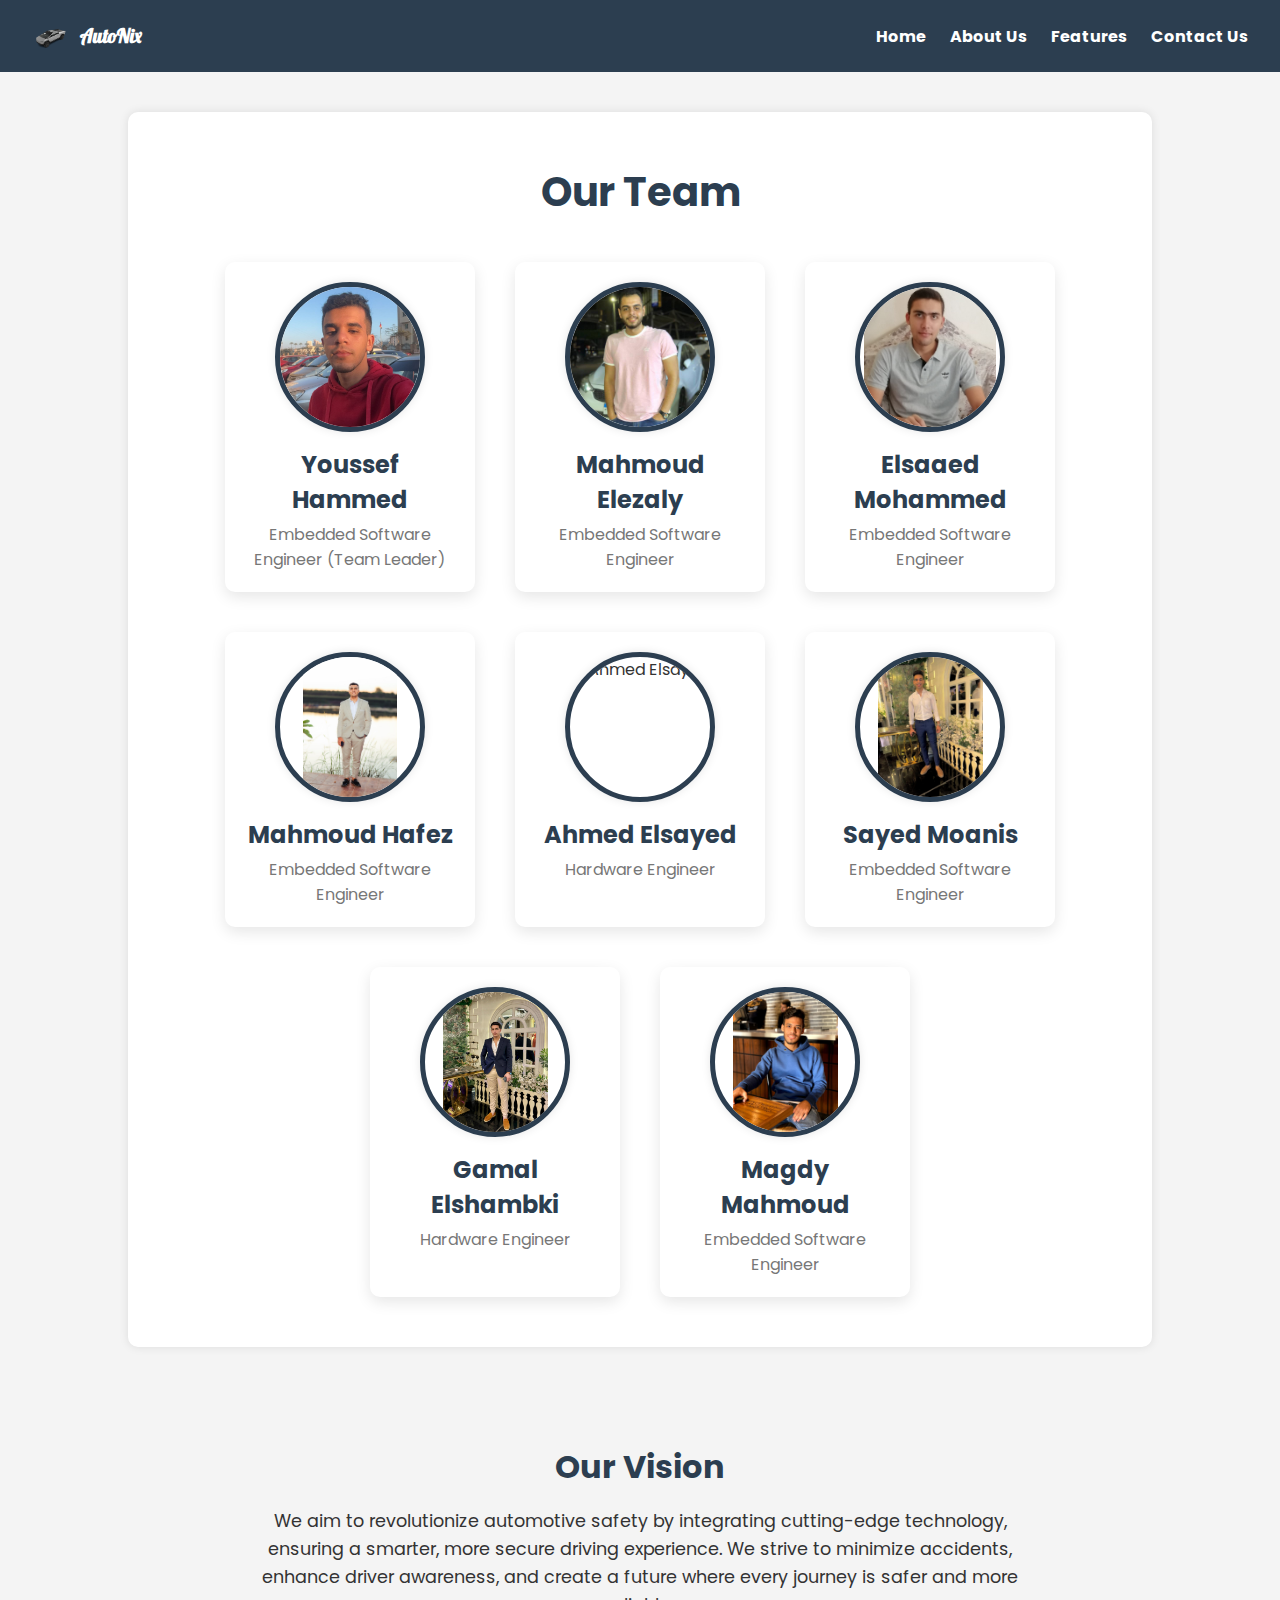
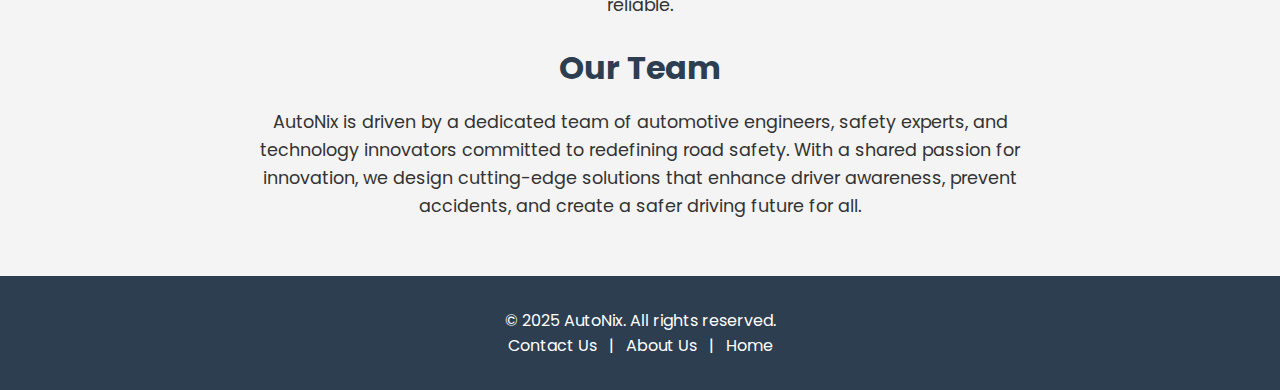
==== aboutUs.html @ 90dd6fff "'uploded'" ====
<!DOCTYPE html>
<html lang="en">

<head>
    <meta charset="UTF-8">
    <meta name="viewport" content="width=device-width, initial-scale=1.0">
    <meta name="description" content="Learn more about AutoNix, our vision, and the team behind it.">
    <title>About Us - AutoNix</title>
    <link rel="stylesheet" href="css/style.css">
    <link rel="stylesheet"
        href="https://fonts.googleapis.com/css2?family=Poppins:wght@300;400;500;600;700&display=swap">
    <link rel="stylesheet" href="https://fonts.googleapis.com/css2?family=Lobster&display=swap">
</head>

<body>
    <!-- Navbar -->
    <nav class="navbar">
        <div class="logo">
            <img src="imgs/autonix-logo.png" alt="AutoNix Logo">
            <span class="lobster-font">AutoNix</span>
        </div>
        <ul class="nav-links">
            <li><a href="index.html">Home</a></li>
            <li><a href="AboutUs.html">About Us</a></li>
            <li><a href="index.html#features">Features</a></li>
            <li><a href="#">Contact Us</a></li>
        </ul>
    </nav>

    <!-- About Us Section -->
    <section class="about-us">
        <h1>Our Team</h1>
        <div class="team">
            <div class="team-member">
                <div class="team-member-img">
                    <img src="imgs/youssef.jpg" alt="Youssef Hammed">
                </div>
                <h2>Youssef Hammed</h2>
                <p>Embedded Software Engineer (Team Leader)</p>
            </div>
            <div class="team-member">
                <div class="team-member-img">
                    <img src="imgs/elezaly.jpg" alt="Mahmoud Elezaly">
                </div>
                <h2>Mahmoud Elezaly</h2>
                <p>Embedded Software Engineer</p>
            </div>
            <div class="team-member">
                <div class="team-member-img">
                    <img src="imgs/Elsaaed.jpg" alt="Elsaaed Mohammed">
                </div>
                <h2>Elsaaed Mohammed</h2>
                <p>Embedded Software Engineer</p>
            </div>
            <div class="team-member">
                <div class="team-member-img">
                    <img src="imgs/hafez.jpg" alt="Mahmoud Hafez">
                </div>
                <h2>Mahmoud Hafez</h2>
                <p>Embedded Software Engineer</p>
            </div>
            <div class="team-member">
                <div class="team-member-img">
                    <img src="imgs/Ahmed.jpg" alt="Ahmed Elsayed">
                </div>
                <h2>Ahmed Elsayed</h2>
                <p>Hardware Engineer</p>
            </div>
            <div class="team-member">
                <div class="team-member-img">
                    <img src="imgs/sayed.jpg" alt="Sayed Moanis">
                </div>
                <h2>Sayed Moanis</h2>
                <p>Embedded Software Engineer</p>
            </div>
            <div class="team-member">
                <div class="team-member-img">
                    <img src="imgs/gamal.jpg" alt="Gamal Elshambki">
                </div>
                <h2>Gamal Elshambki</h2>
                <p>Hardware Engineer</p>
            </div>
            <div class="team-member">
                <div class="team-member-img">
                    <img src="imgs/Magdy.jpg" alt="Magdy Mahmoud">
                </div>
                <h2>Magdy Mahmoud</h2>
                <p>Embedded Software Engineer</p>
            </div>
        </div>
    </section>

    <!-- About Us Content Section -->
    <section class="about-details">
        <div class="container">
            <h2>Our Vision</h2>
            <p>We aim to revolutionize automotive safety by integrating cutting-edge technology, ensuring a smarter,
                more secure driving experience. We strive to minimize accidents, enhance driver awareness, and create a
                future where every journey is safer and more reliable.</p>

            <h2>Our Team</h2>
            <p>AutoNix is driven by a dedicated team of automotive engineers, safety experts, and technology innovators
                committed to redefining road safety. With a shared passion for innovation, we design cutting-edge
                solutions that enhance driver awareness, prevent accidents, and create a safer driving future for all.
        </div>
    </section>

    <!-- Footer -->
    <footer class="footer">
        <p>&copy; 2025 AutoNix. All rights reserved.</p>
        <a href="#contact">Contact Us</a> | <a href="#about">About Us</a> | <a href="#home">Home</a>
    </footer>


</html>
---- css/style.css ----
* {
    margin: 0;
    padding: 0;
    box-sizing: border-box;
}

/* Root Variables */
:root {
    --primary-color: #2C3E50;
    --light-gray: #f4f4f4;
    --accent-color: #1ABC9C;
    --text-dark: #333;
    --text-light: #777;
}

/* General Body Styles */
body {
    font-family: 'Poppins', Arial, sans-serif;
    background-color: var(--light-gray);
    color: var(--text-dark);
    text-align: center;
}

/* Navbar Styles */
.navbar {
    display: flex;
    justify-content: space-between;
    align-items: center;
    padding: 1rem 2rem;
    background-color: var(--primary-color);
}

.navbar .logo {
    display: flex;
    align-items: center;
}

.navbar .logo img {
    height: 40px;
    margin-right: 0.5rem;
}

.navbar .logo span {
    color: #ffffff;
    font-weight: bold;
    font-size: 1.2rem;
}

.nav-links {
    list-style: none;
    display: flex;
}

.nav-links li {
    margin-left: 1.5rem;
}

.nav-links a {
    text-decoration: none;
    color: #ffffff;
    font-weight: bold;
    transition: color 0.3s;
}

.lobster-font {
    font-family: 'Lobster', cursive;
}

.nav-links a:hover {
    color: var(--accent-color);
}

/* About Us Section */
.about-us {
    padding: 50px 20px;
    background-color: white;
    border-radius: 10px;
    margin: 40px auto;
    width: 80%;
    box-shadow: 0 0 10px rgba(0, 0, 0, 0.1);
}

.about-us h1 {
    font-size: 2.5em;
    margin-bottom: 40px;
    color: var(--primary-color);
}

.about-details {
    padding: 2rem;
    background-color: var(--light-gray);
    color: #333;
}

.about-details .container {
    max-width: 800px;
    margin: 0 auto;
    text-align: center;
}

.about-details h2 {
    font-size: 2rem;
    color: var(--primary-color);
    margin: 1.5rem 0 1rem;
}

.about-details p {
    font-size: 1.1rem;
    line-height: 1.6;
    margin-bottom: 1.5rem;
}

/* Team Section */
.about-us .team {
    display: flex;
    justify-content: center;
    flex-wrap: wrap;
    gap: 40px;
}

/* Individual Team Member */
.about-us .team-member {
    width: 250px;
    text-align: center;
    background: #fff;
    padding: 20px;
    border-radius: 10px;
    box-shadow: 0 5px 15px rgba(0, 0, 0, 0.1);
    transition: transform 0.3s, box-shadow 0.3s;
}

.about-us .team-member:hover {
    transform: translateY(-5px);
    box-shadow: 0 8px 20px rgba(0, 0, 0, 0.2);
}

/* Circular Images */
.about-us .team-member-img {
    width: 150px;
    height: 150px;
    overflow: hidden;
    border-radius: 50%;
    margin: 0 auto 15px;
    border: 5px solid var(--primary-color);
    box-shadow: 0 0 10px rgba(0, 0, 0, 0.1);
}

.about-us .team-member-img img {
    width: 100%;
    height: 100%;
    object-fit: contain;
}

/* Team Member Details */
.about-us .team-member h2 {
    font-size: 1.5em;
    margin-bottom: 5px;
    color: var(--primary-color);
}

.about-us .team-member p {
    font-size: 1em;
    color: var(--text-light);
}


/* Divider Style */
.divider {
    width: 80%;
    height: 2px;
    background-color: var(--primary-purple);
    margin: 2rem auto;
    border-radius: 1px;
}

/* Footer */
.footer {
    text-align: center;
    padding: 2rem;
    background-color: var(--primary-color);
    color: #ffffff;
}

.footer a {
    color: #ffffff;
    text-decoration: none;
    margin: 0 0.5rem;
}

/* Responsive Design */
@media (max-width: 768px) {
    .team {
        flex-direction: column;
        align-items: center;
    }

    .about-us {
        width: 95%;
        padding: 30px;
    }
}
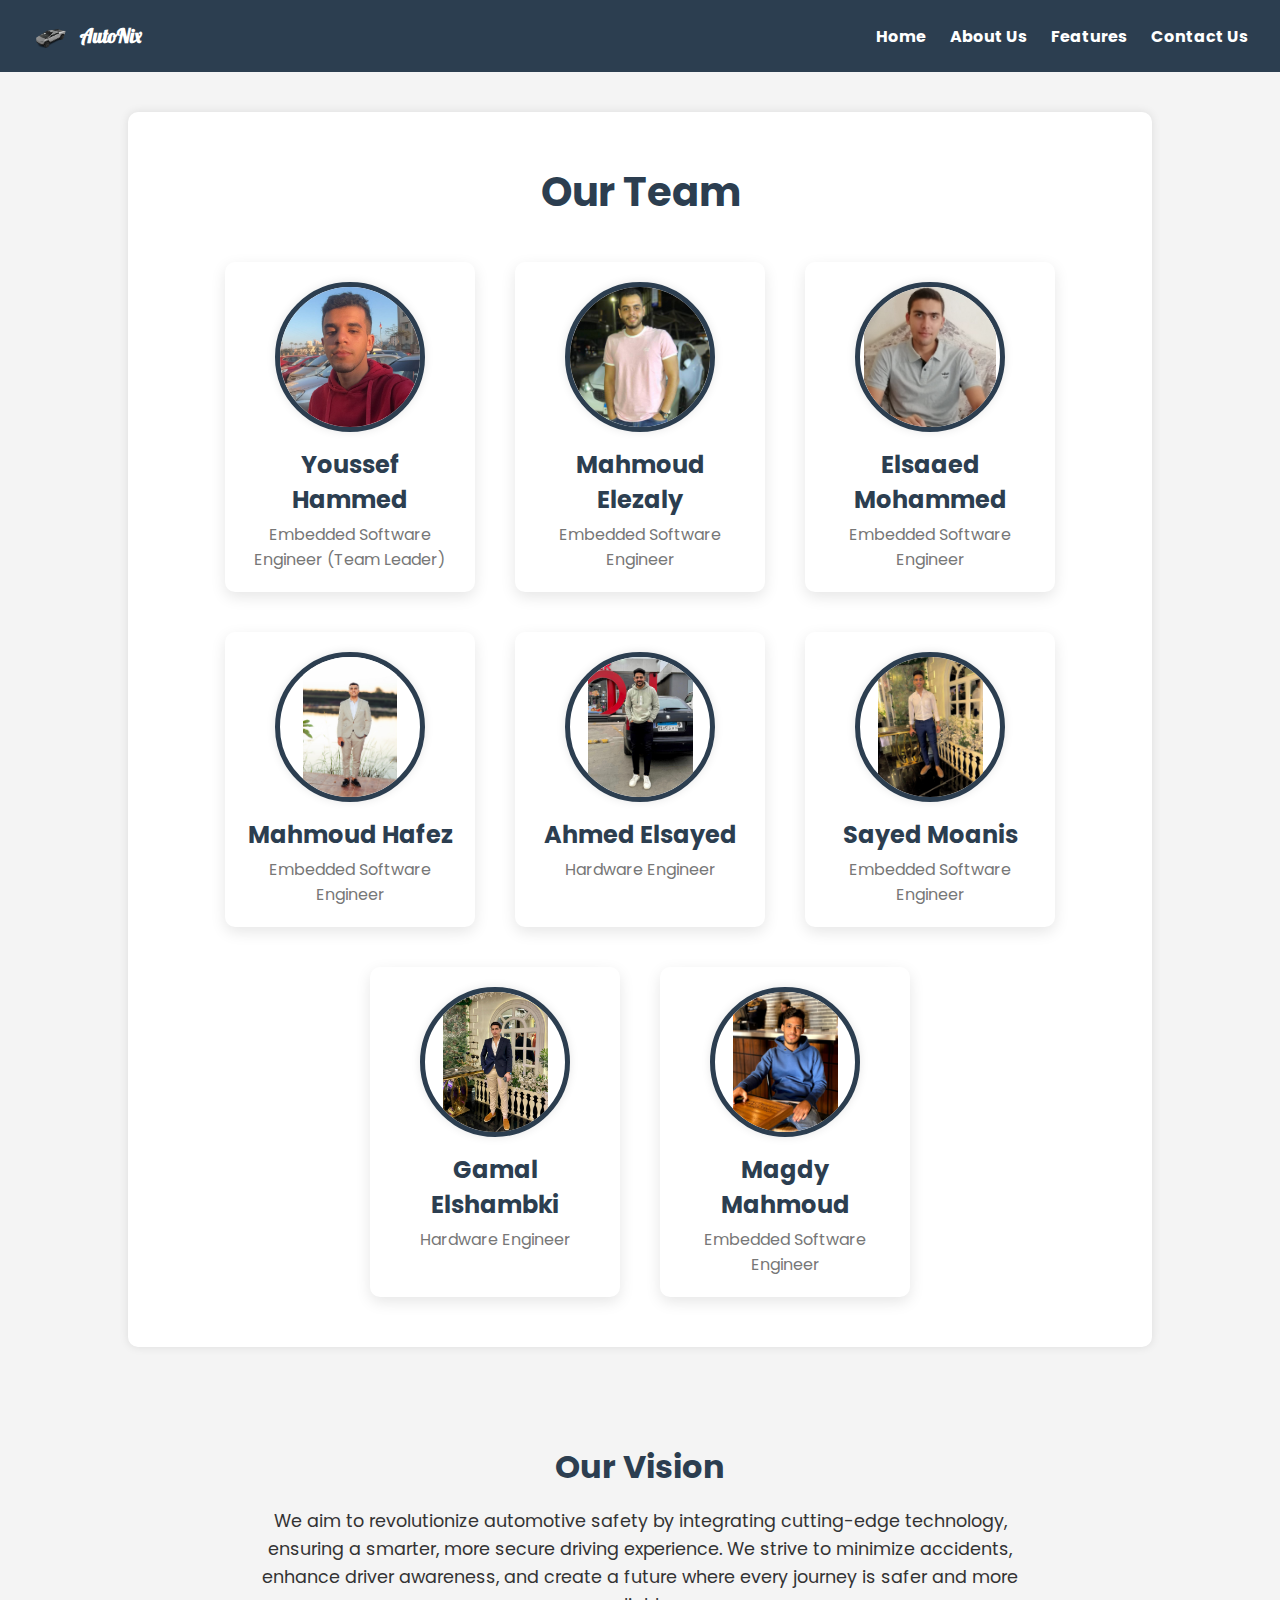
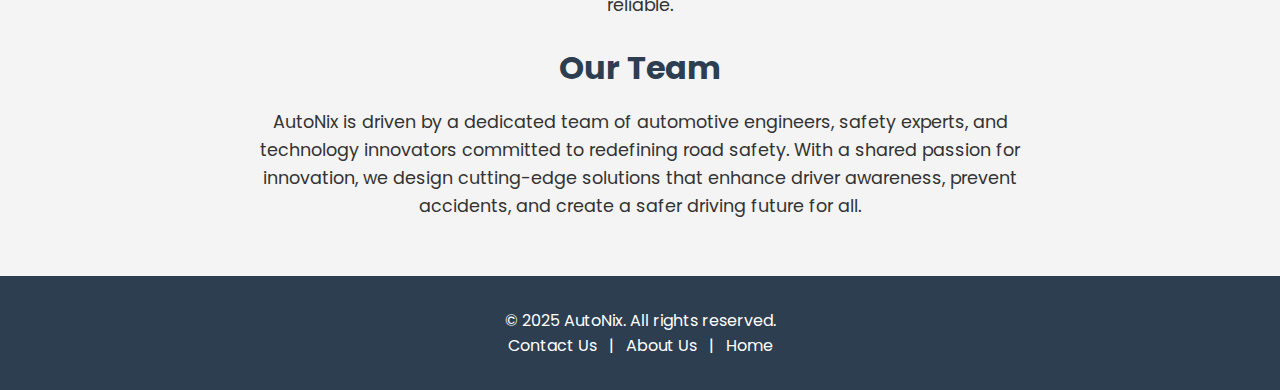
==== commit 4ae3f77b: "Update aboutUs.html" ====
--- a/aboutUs.html
+++ b/aboutUs.html
@@ -61,7 +61,7 @@
             </div>
             <div class="team-member">
                 <div class="team-member-img">
-                    <img src="imgs/Ahmed.jpg" alt="Ahmed Elsayed">
+                    <img src="imgs/AHmed.jpg" alt="Ahmed Elsayed">
                 </div>
                 <h2>Ahmed Elsayed</h2>
                 <p>Hardware Engineer</p>
@@ -112,4 +112,4 @@
     </footer>
 
 
-</html>+</html>
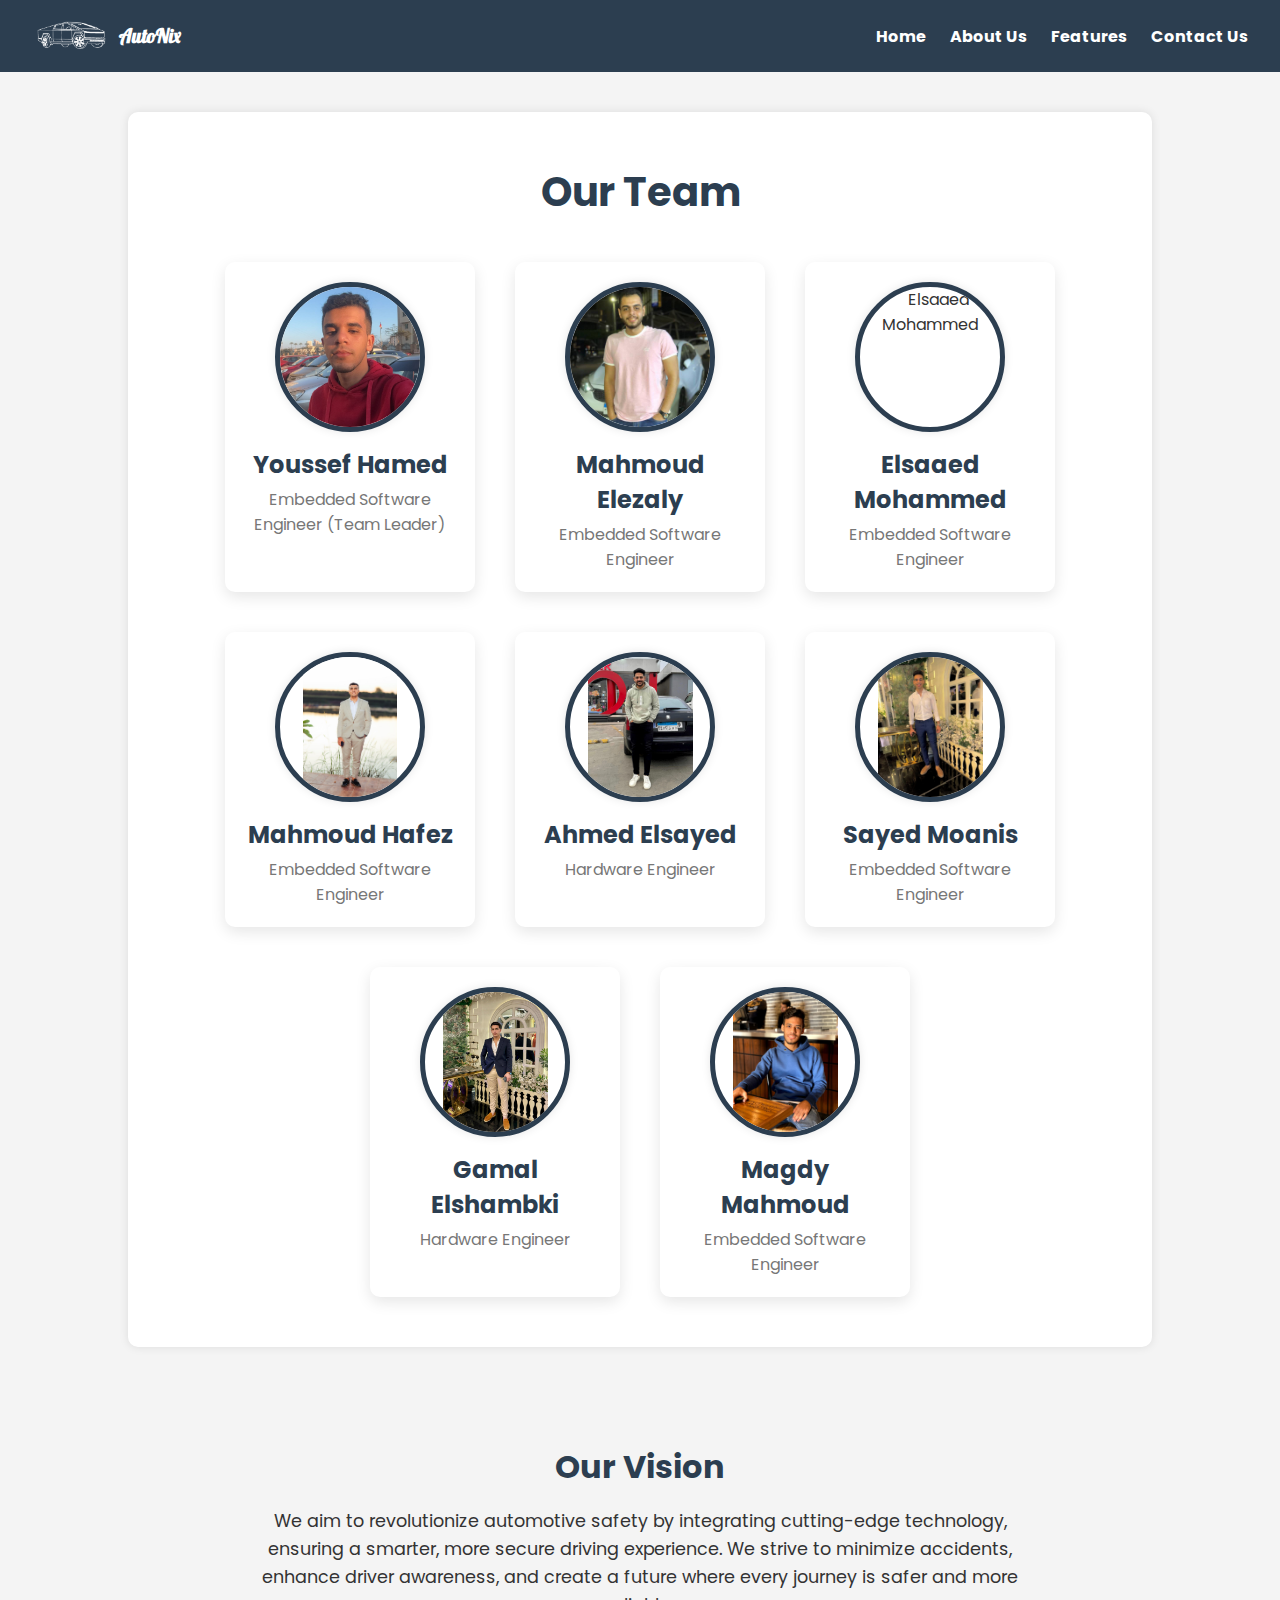
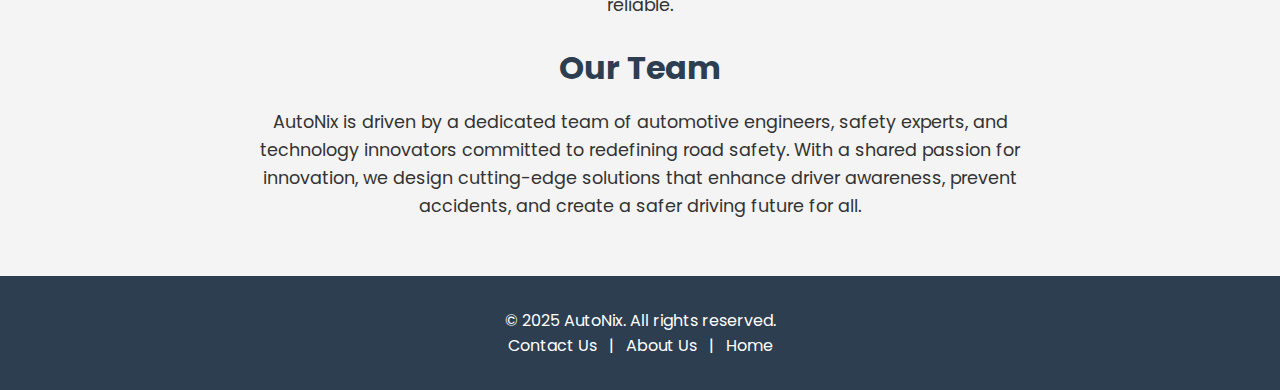
==== commit f22798e6: "Update aboutUs.html" ====
--- a/aboutUs.html
+++ b/aboutUs.html
@@ -16,7 +16,7 @@
     <!-- Navbar -->
     <nav class="navbar">
         <div class="logo">
-            <img src="imgs/autonix-logo.png" alt="AutoNix Logo">
+            <img src="imgs/Untitled-222.png">
             <span class="lobster-font">AutoNix</span>
         </div>
         <ul class="nav-links">
@@ -33,9 +33,9 @@
         <div class="team">
             <div class="team-member">
                 <div class="team-member-img">
-                    <img src="imgs/youssef.jpg" alt="Youssef Hammed">
+                    <img src="imgs/youssef.jpg" alt="Youssef Hamed">
                 </div>
-                <h2>Youssef Hammed</h2>
+                <h2>Youssef Hamed</h2>
                 <p>Embedded Software Engineer (Team Leader)</p>
             </div>
             <div class="team-member">
@@ -47,7 +47,7 @@
             </div>
             <div class="team-member">
                 <div class="team-member-img">
-                    <img src="imgs/Elsaaed.jpg" alt="Elsaaed Mohammed">
+                    <img src="imgs/Elsaeed.jpg" alt="Elsaaed Mohammed">
                 </div>
                 <h2>Elsaaed Mohammed</h2>
                 <p>Embedded Software Engineer</p>
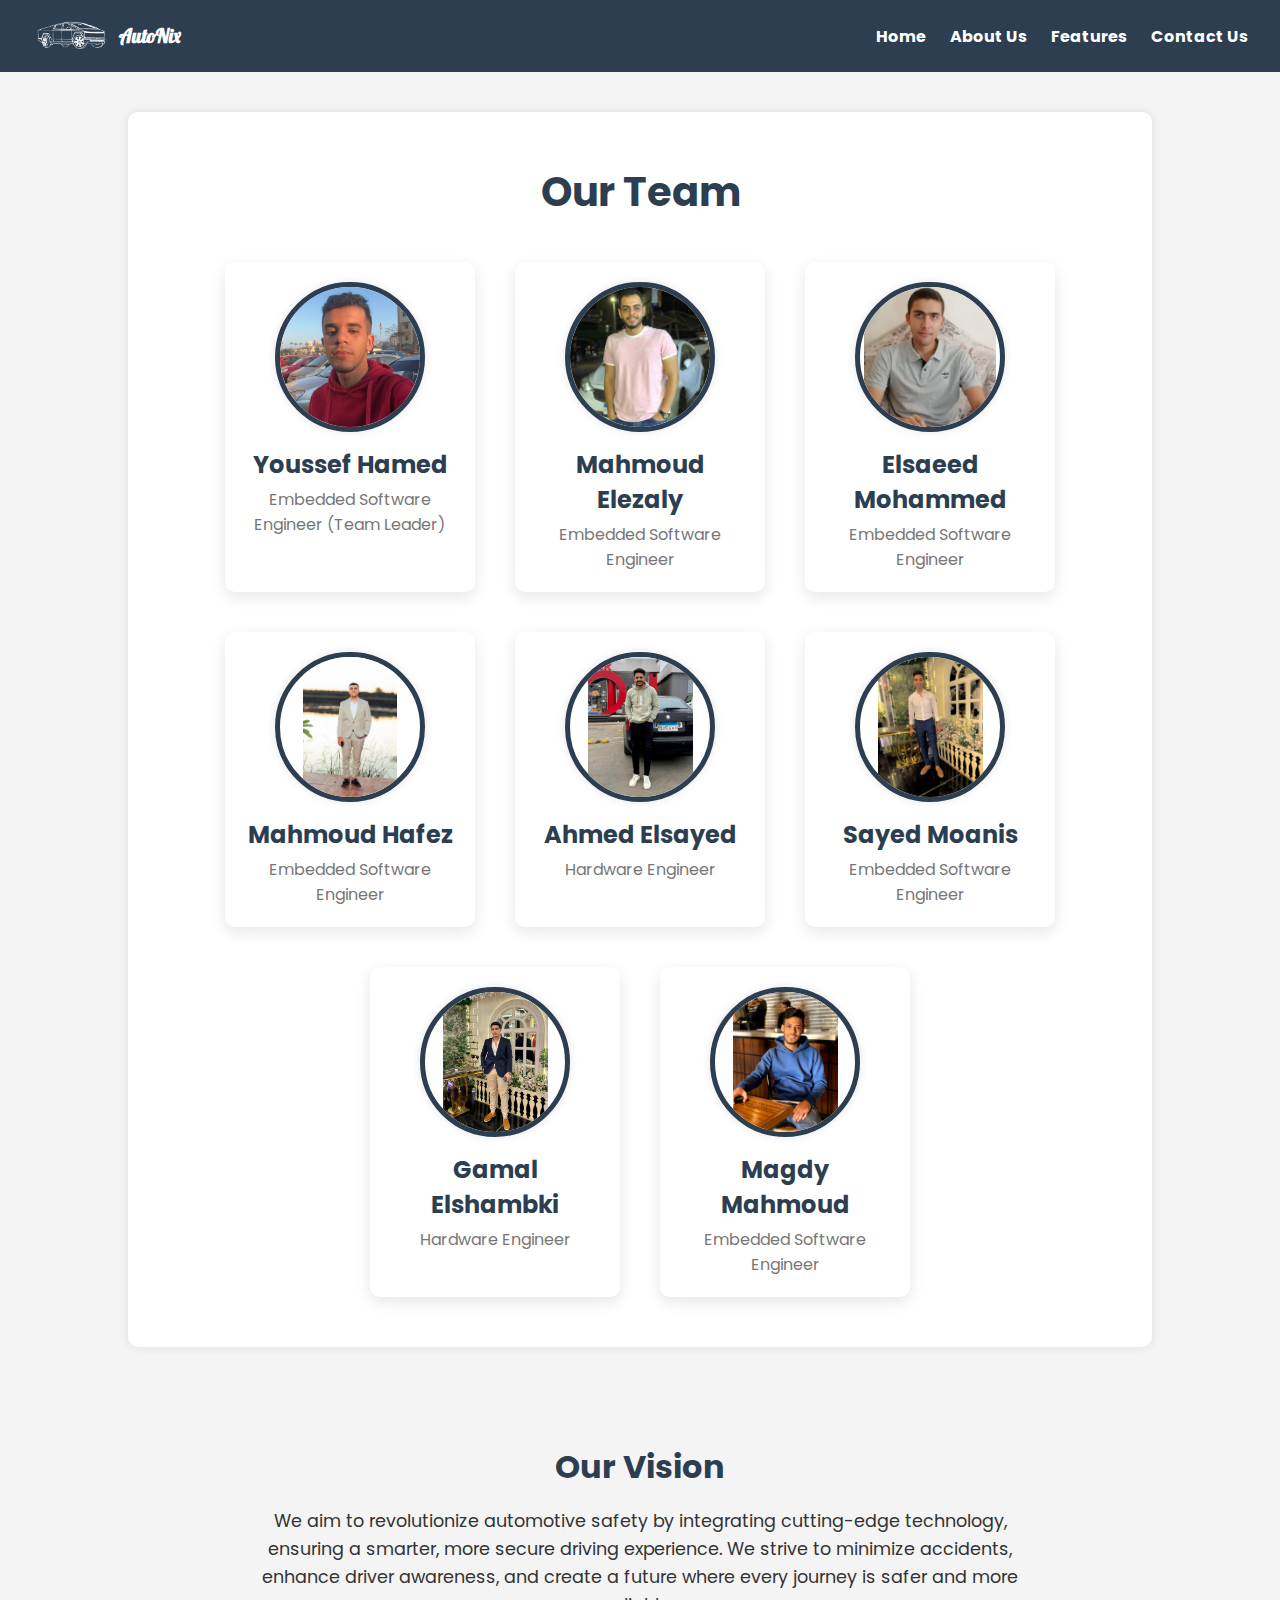
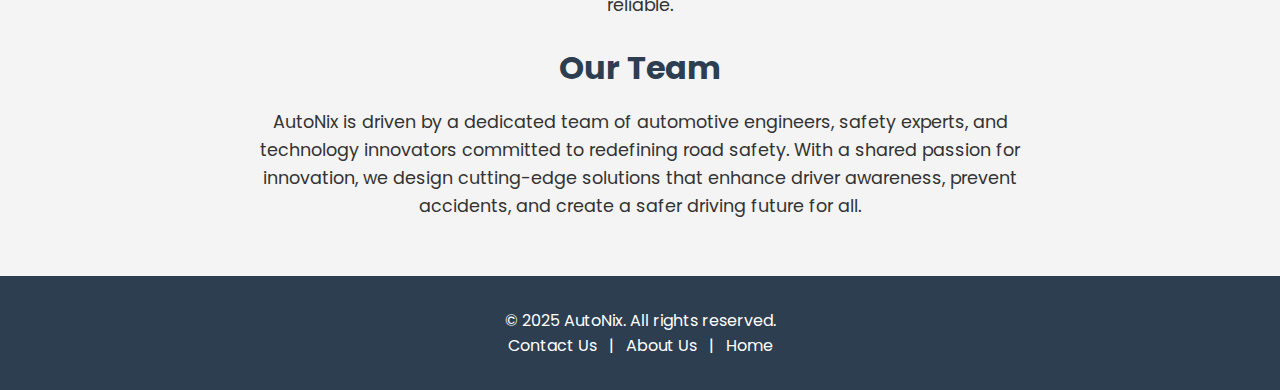
==== commit 61d4b0d9: "Update aboutUs.html" ====
--- a/aboutUs.html
+++ b/aboutUs.html
@@ -47,9 +47,9 @@
             </div>
             <div class="team-member">
                 <div class="team-member-img">
-                    <img src="imgs/Elsaeed.jpg" alt="Elsaaed Mohammed">
+                    <img src="imgs/Elsaaed.jpg" alt="Elsaaed Mohammed">
                 </div>
-                <h2>Elsaaed Mohammed</h2>
+                <h2>Elsaeed Mohammed</h2>
                 <p>Embedded Software Engineer</p>
             </div>
             <div class="team-member">
--- a/css/style.css
+++ b/css/style.css
@@ -38,6 +38,19 @@
 .navbar .logo img {
     height: 40px;
     margin-right: 0.5rem;
+    animation: slideleft 2s ease-out;
+}
+
+@keyframes slideleft {
+    0% {
+        transform: translateX(-80px);
+        opacity: 0;
+    }
+
+    100% {
+        transform: translateX(0px);
+        opacity: 1;
+    }
 }
 
 .navbar .logo span {
@@ -198,4 +211,36 @@
         width: 95%;
         padding: 30px;
     }
-}+
+    .nav-links {
+        flex-direction: column;
+        align-items: center;
+        width: 100%;
+        margin-top: 1rem;
+    }
+
+    .nav-links li {
+        margin: 0.5rem 0;
+    }
+
+    .hero {
+        min-height: 100vh;
+        flex-direction: column;
+        padding: 2rem 1rem;
+        gap: 3rem;
+        /* Reduced gap for mobile */
+    }
+
+    .hero-content {
+        max-width: 100%;
+        text-align: center;
+    }
+
+    .hero-content h1 {
+        font-size: 2.2rem;
+    }
+
+    .features {
+        grid-template-columns: 1fr;
+    }
+}
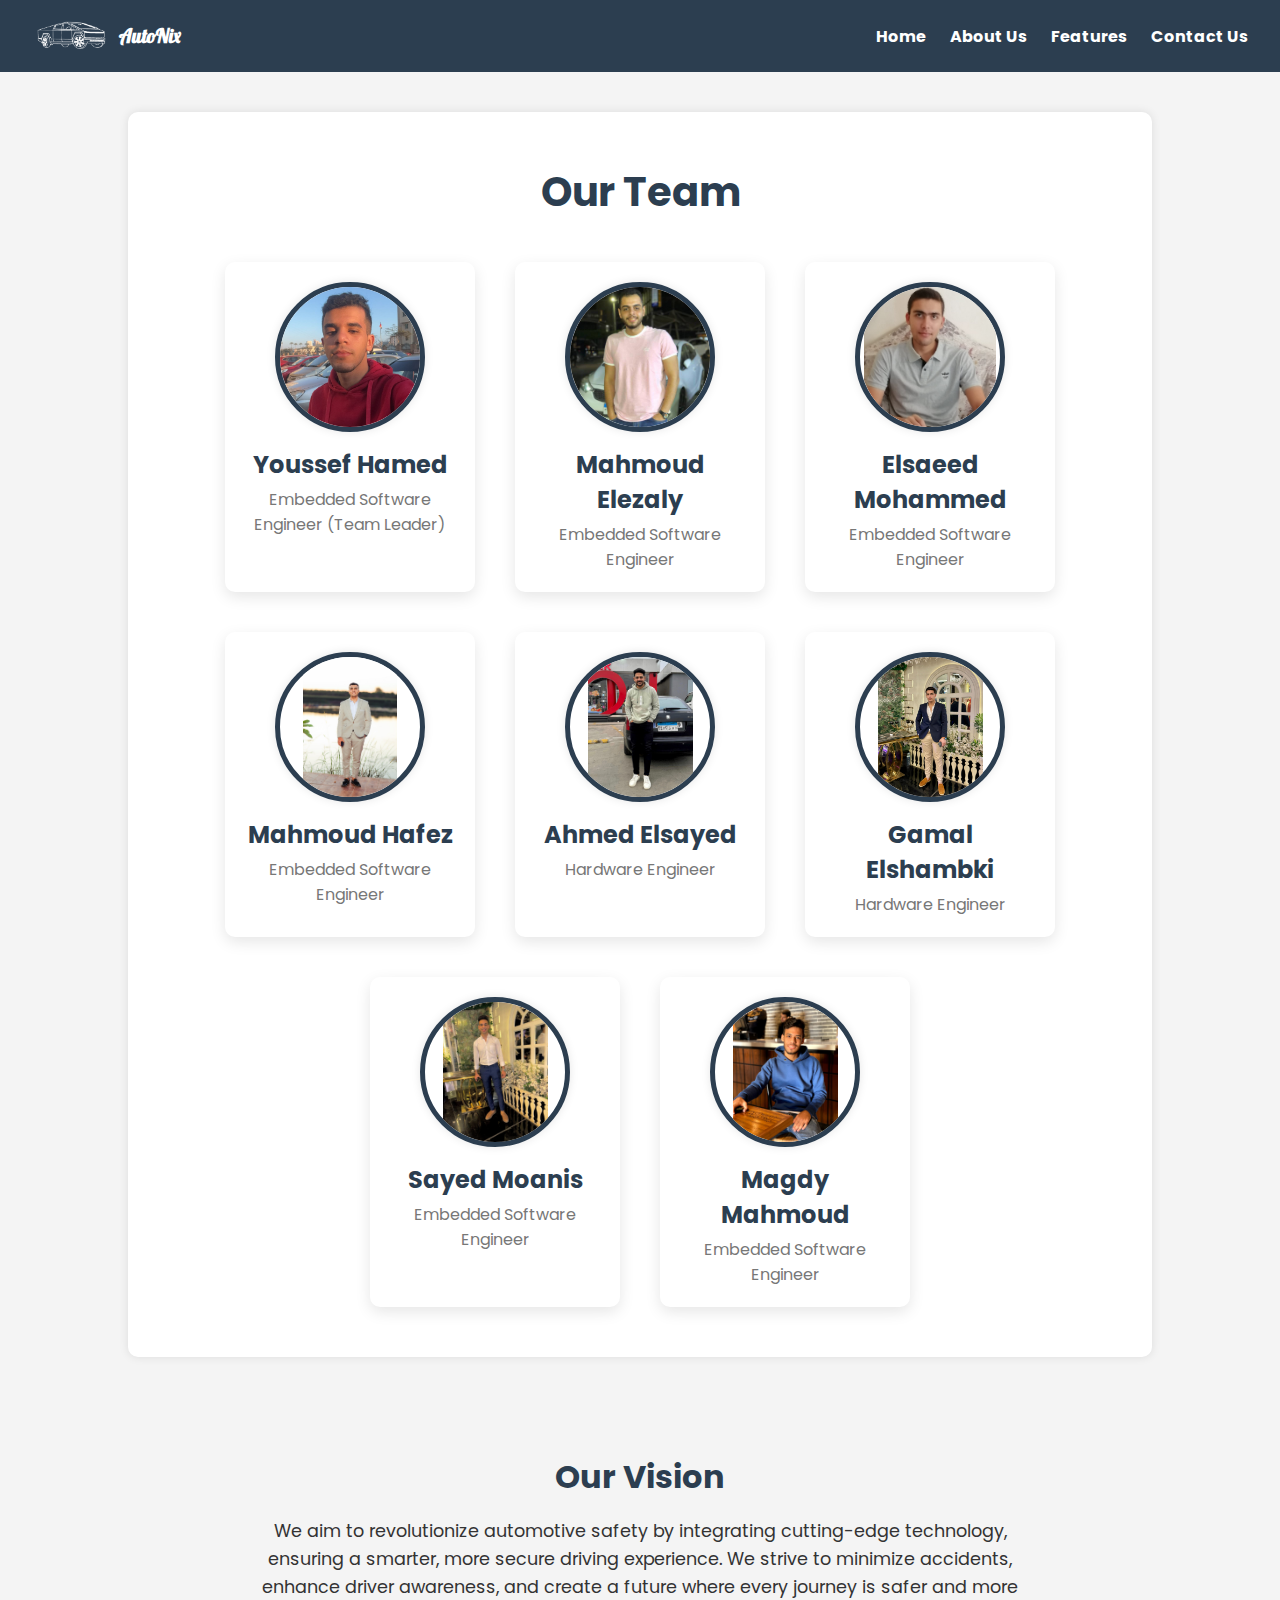
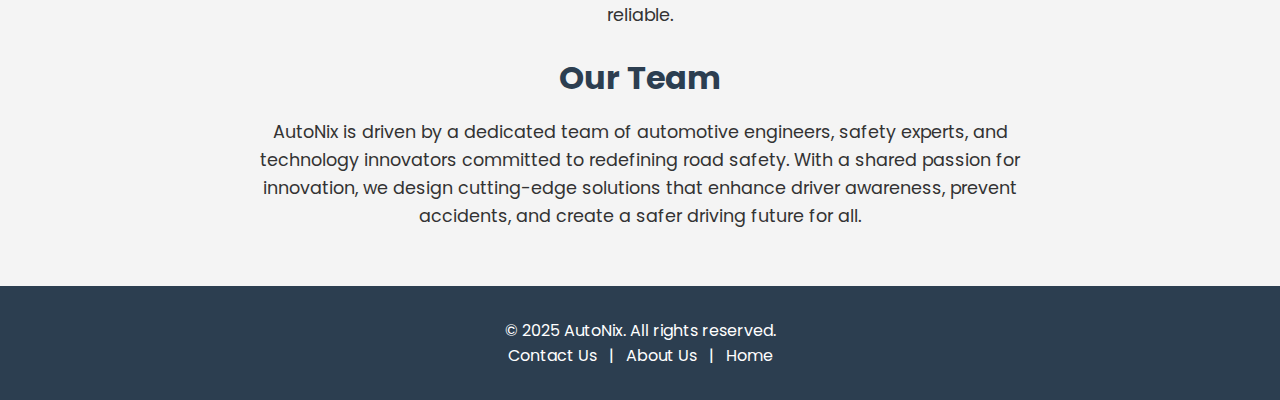
==== commit f8470953: "Update aboutUs.html" ====
--- a/aboutUs.html
+++ b/aboutUs.html
@@ -68,17 +68,17 @@
             </div>
             <div class="team-member">
                 <div class="team-member-img">
+                    <img src="imgs/gamal.jpg" alt="Gamal Elshambki">
+                </div>
+                <h2>Gamal Elshambki</h2>
+                <p>Hardware Engineer</p>
+            </div>
+            <div class="team-member">
+                <div class="team-member-img">
                     <img src="imgs/sayed.jpg" alt="Sayed Moanis">
                 </div>
                 <h2>Sayed Moanis</h2>
                 <p>Embedded Software Engineer</p>
-            </div>
-            <div class="team-member">
-                <div class="team-member-img">
-                    <img src="imgs/gamal.jpg" alt="Gamal Elshambki">
-                </div>
-                <h2>Gamal Elshambki</h2>
-                <p>Hardware Engineer</p>
             </div>
             <div class="team-member">
                 <div class="team-member-img">
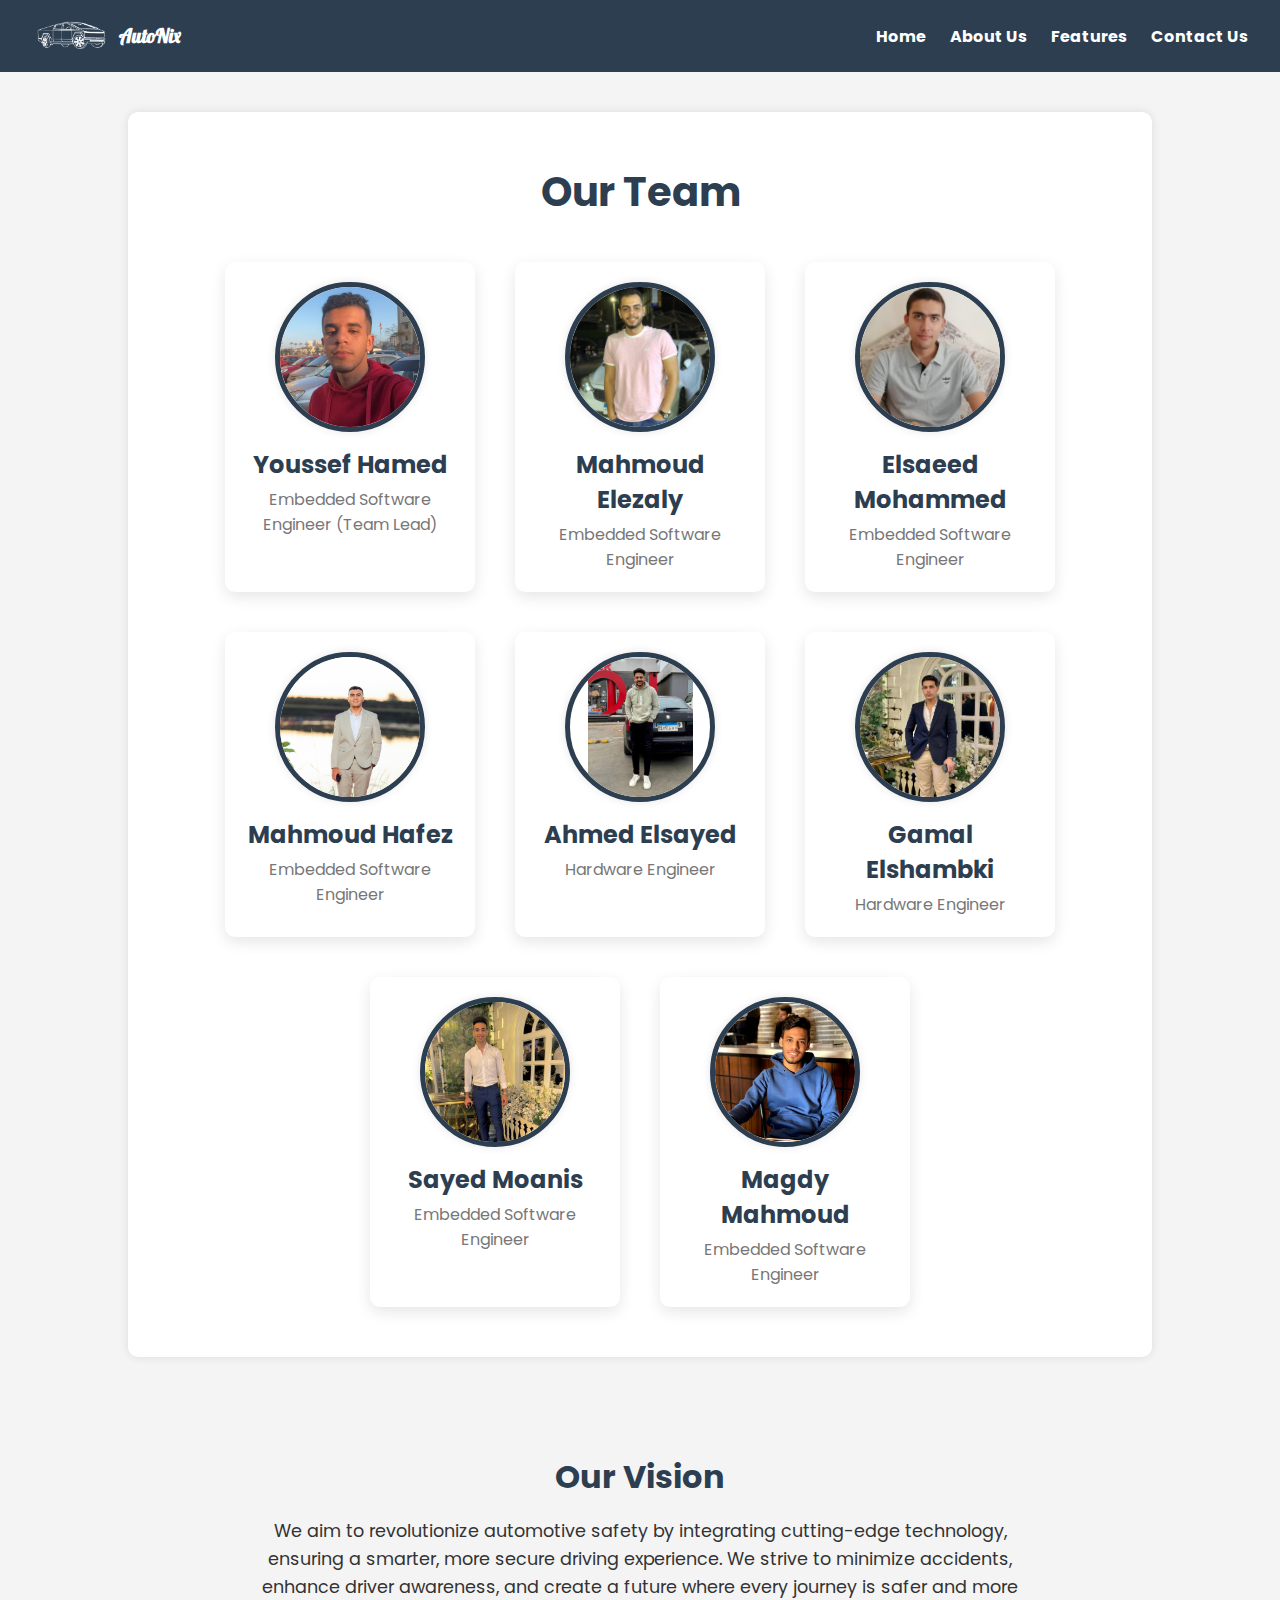
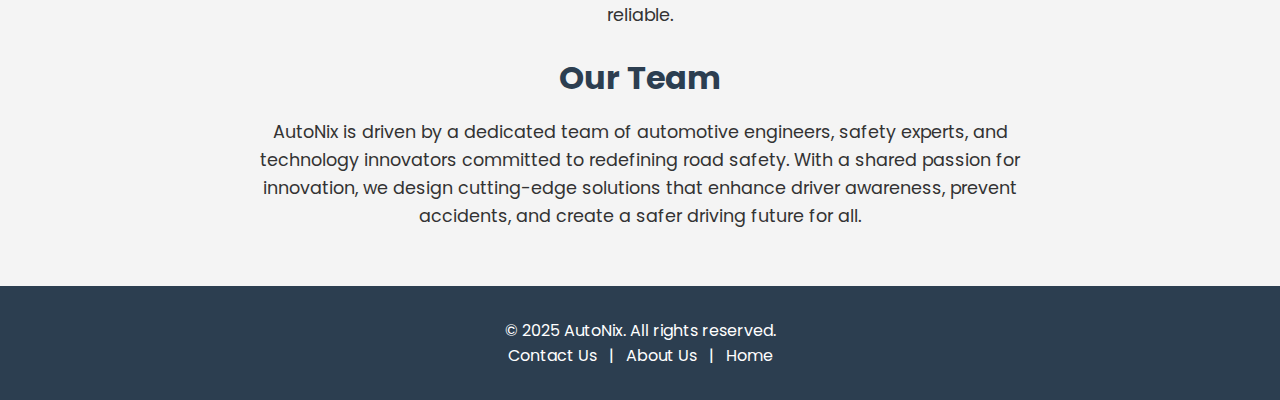
==== commit 06c7ffb1: "Update aboutUs.html" ====
--- a/aboutUs.html
+++ b/aboutUs.html
@@ -36,7 +36,7 @@
                     <img src="imgs/youssef.jpg" alt="Youssef Hamed">
                 </div>
                 <h2>Youssef Hamed</h2>
-                <p>Embedded Software Engineer (Team Leader)</p>
+                <p>Embedded Software Engineer (Team Lead)</p>
             </div>
             <div class="team-member">
                 <div class="team-member-img">
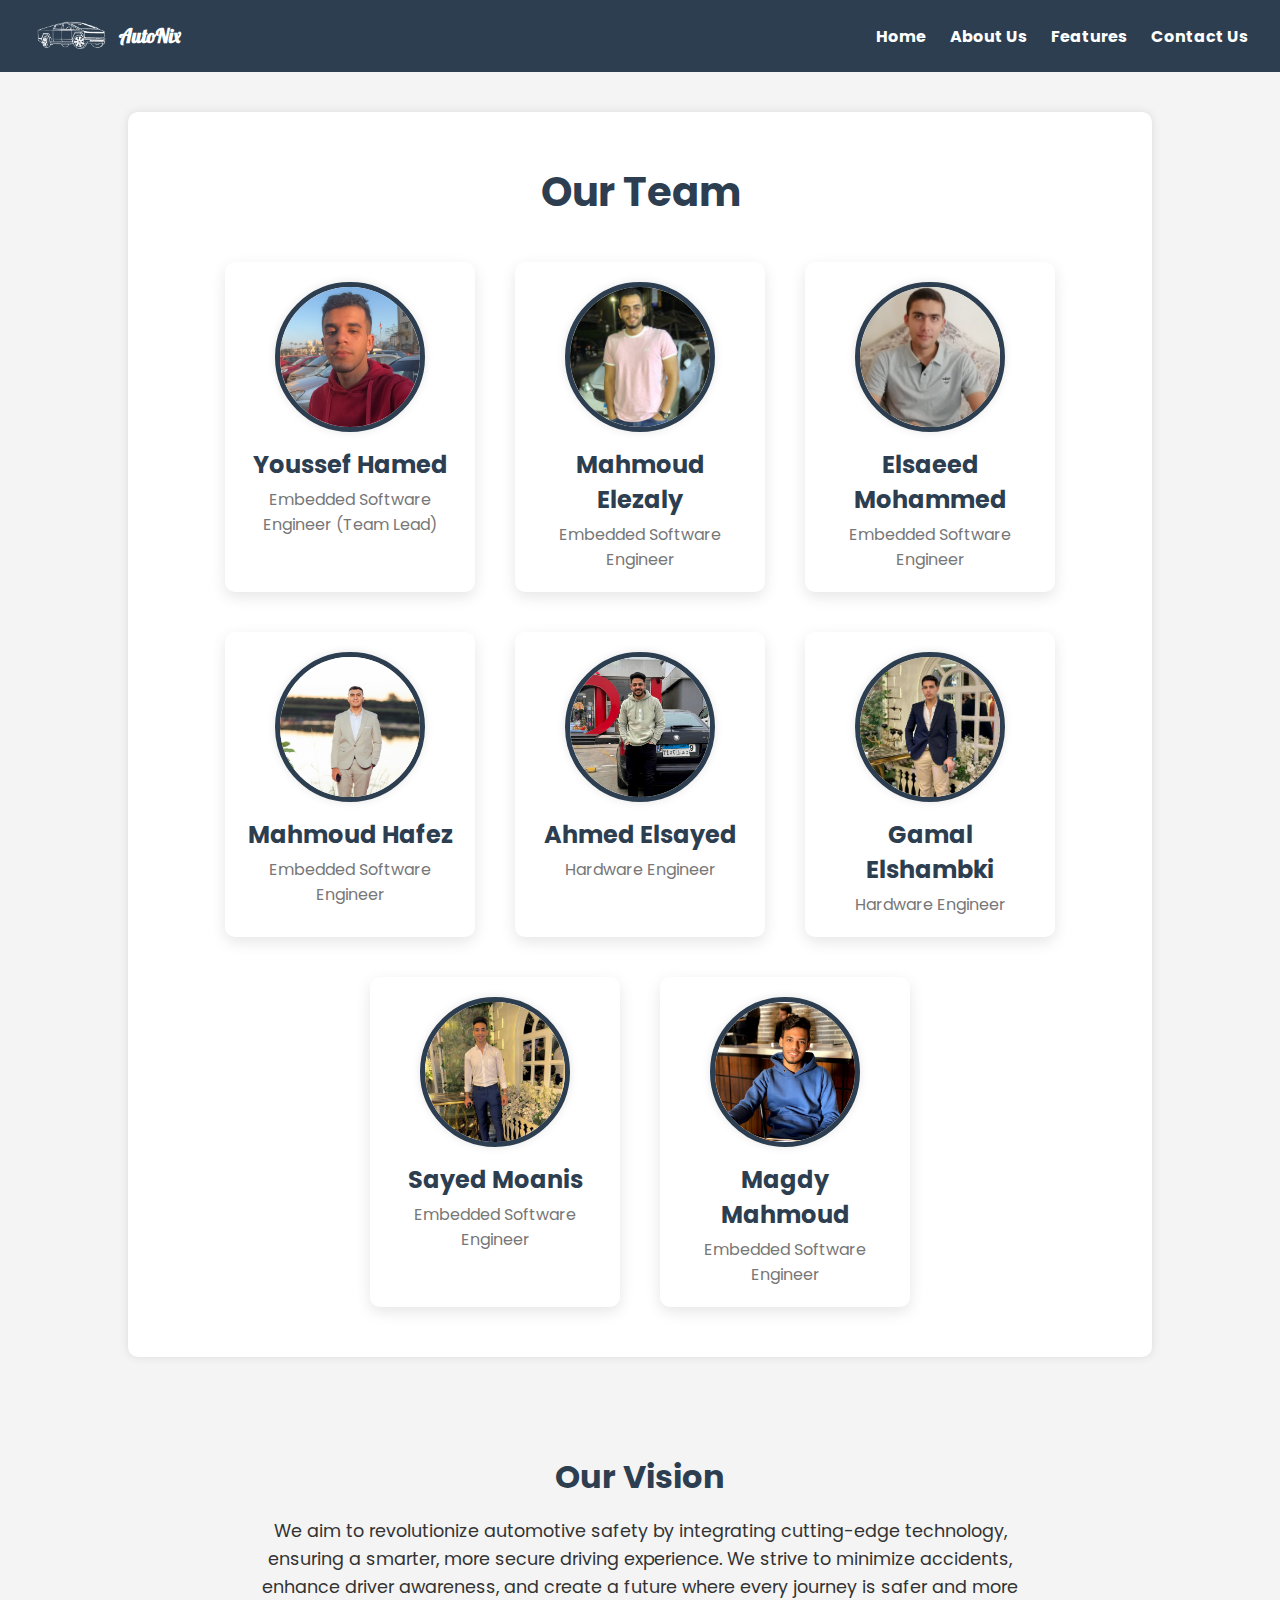
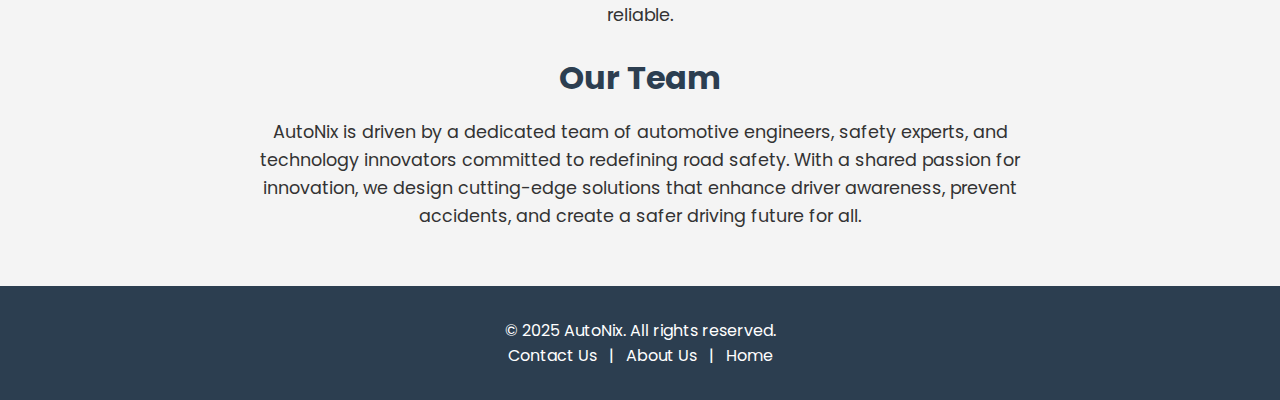
==== commit 365278b7: "Update aboutUs.html" ====
--- a/aboutUs.html
+++ b/aboutUs.html
@@ -61,7 +61,7 @@
             </div>
             <div class="team-member">
                 <div class="team-member-img">
-                    <img src="imgs/AHmed.jpg" alt="Ahmed Elsayed">
+                    <img src="imgs/Ahmed.jpg" alt="Ahmed Elsayed">
                 </div>
                 <h2>Ahmed Elsayed</h2>
                 <p>Hardware Engineer</p>
